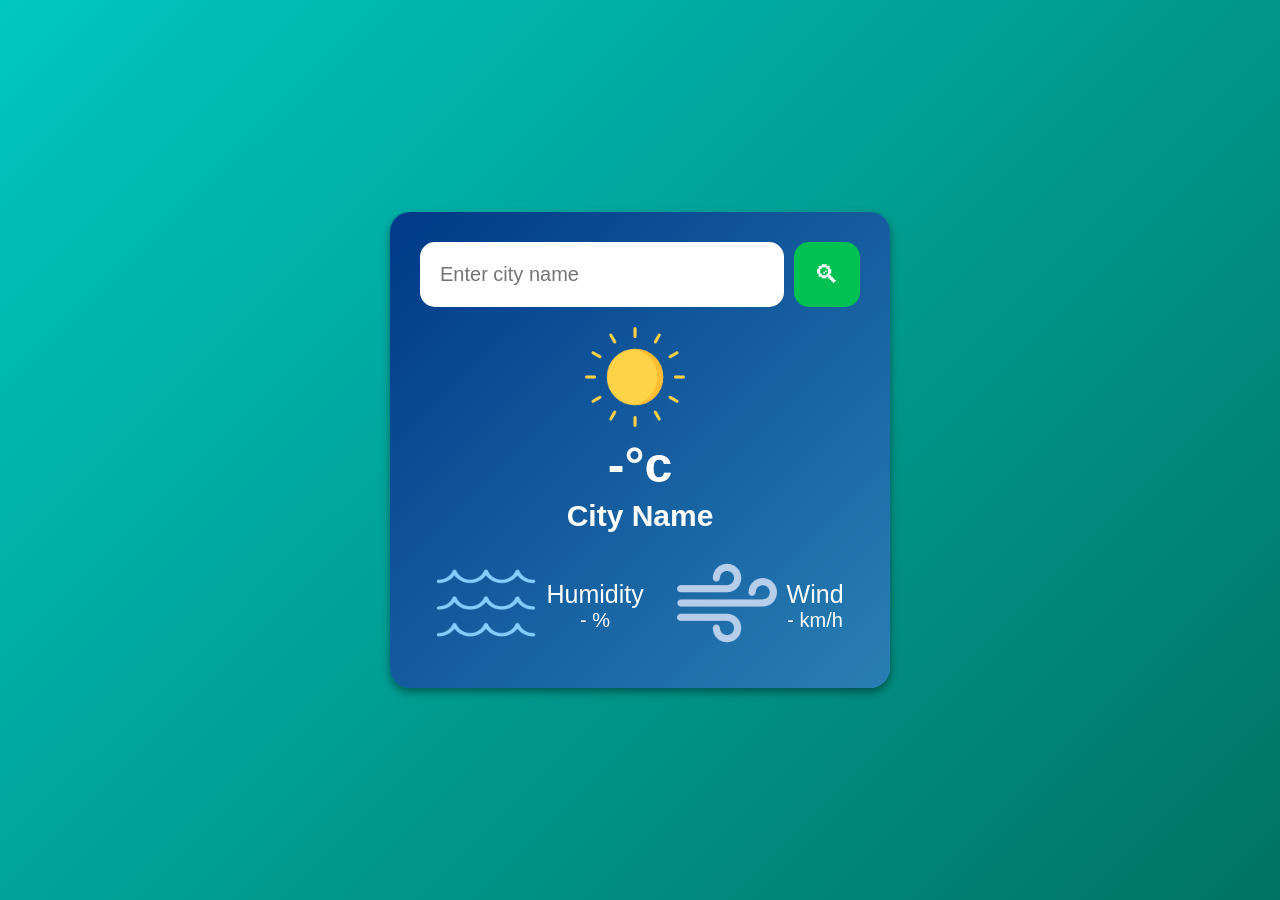
==== index.html @ 74b6efbe "Rename WeatherApp.html to index.html" ====
<!DOCTYPE html>
<html lang="en">
<head>
    <meta charset="UTF-8">
    <meta name="viewport" content="width=device-width, initial-scale=1.0">
    <title>Weather App</title>
    <link rel="icon" href="weather-icon.png">
</head>
<link rel="stylesheet" href="WeatherApp.css">
<body>
    <div class="weather-app">
        <div class="input-section">
            <input type="text" id="input-city" placeholder="Enter city name">
            <button id="search-btn">🔍︎</button>
        </div>
        <div class="weather-info">
            <div class="weather">
                <img src="/Weather-Icons/clear.png" alt="" id="weather-icon">
                <h1 id="temp">-°c</h1>
                <h3 id="city-name">City Name</h3>
            </div>
            <div class="humi-wind">
                <div class="col">
                <img src="/Weather-Icons/humidity.png" alt="">
                    <div>
                        <p class="label">Humidity</p>
                        <p id="humidity">- %</p>
                    </div>
            </div>
                <div class="col">
                <img src="/Weather-Icons/wind.png" alt="">
                    <div>
                        <p class="label">Wind</p>
                        <p id="wind">- km/h</p>
                    </div>
                </div>
            </div>
        </div>
    </div>
    <script src="WeatherApp.js"></script>
</body>
</html>
---- WeatherApp.css ----
*{
    margin: 0;
    padding: 0;
    box-sizing: border-box;
}
body{
    font-family: Arial, sans-serif;
    display: flex;
    justify-content: center;
    align-items: center;
    height: 100vh;
    background: linear-gradient(135deg, #00c7c0, #007364);
}
.weather-app{
    color: #fff;
    background: linear-gradient(135deg, #003988, #297fb4);
    padding: 30px;
    border-radius: 20px;
    box-shadow: 0 4px 8px rgba(0, 0, 0, 0.41);
    width: 500px;
    text-align: center;
}
.input-section{
    display: flex;
    justify-content: center;
    gap: 10px;
    margin-bottom: 20px;
}
.input-section input{
    flex: 7;
    font-size: 20px;
    padding: 20px;
    border: none;
    border-radius: 15px;
    width: 70%;
    Height: 65px;
}
.input-section input:hover{
    outline: none;
    box-shadow: 0 0 15px #ffffff;
}
.input-section input:focus{
    outline: none;
}
.input-section button{
    font-size: 25px;
    flex: 1;
    padding: 10px;
    border: none;
    border-radius: 15px;
    background-color: #00c151;
    color: #fff;
    cursor: pointer;
}
.input-section button:hover{
    box-shadow: 0 0 15px #00c14d;
}
button:focus{
    background-color: #00c151;
}
button:active{
    background-color: #00a140;
}
img{
    width: 100px;
    height: 100px;
    margin-right: 10px;
    margin-bottom: 5px;
    transition: transform 0.1s ease;
}
img:hover{
    transform: scale(1.08);
}
h1{
    font-size: 50px;
    margin-bottom: 5px;
}
h3
{
    font-size: 30px;
    margin-bottom: 20px;
}
p{
    font-size: 20px;
}
.label{
    font-size: 25px;
}
.humi-wind{
    display: flex;
    justify-content: space-around;
    margin-top: 20px;
}
.col{
    display: flex;
    justify-content: center;
    align-items: center;
}
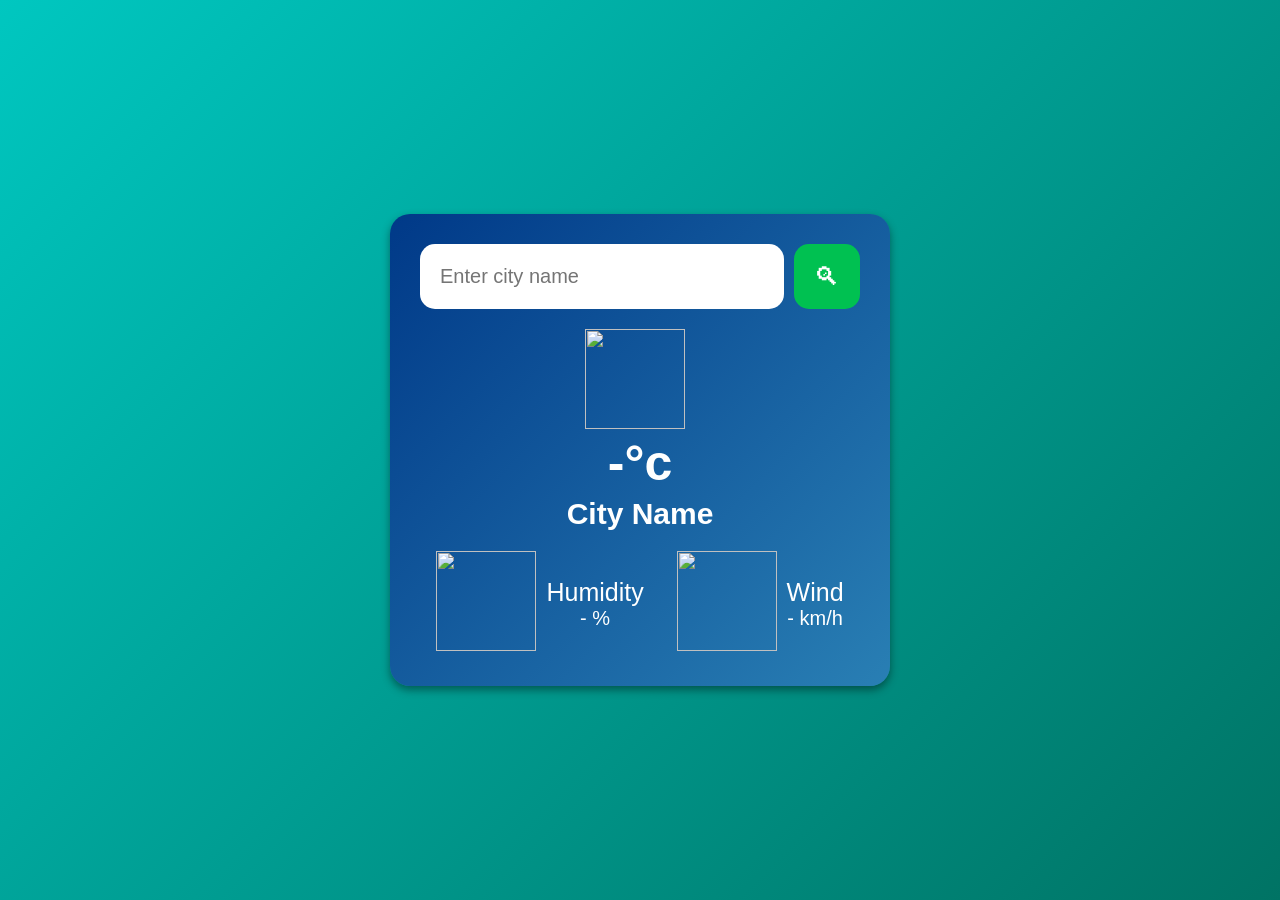
==== commit d67bbcca: "Update index.html" ====
--- a/index.html
+++ b/index.html
@@ -4,7 +4,7 @@
     <meta charset="UTF-8">
     <meta name="viewport" content="width=device-width, initial-scale=1.0">
     <title>Weather App</title>
-    <link rel="icon" href="weather-icon.png">
+    <link rel="icon" href="Weather-App/Weather-Icons/weather-icon.png">
 </head>
 <link rel="stylesheet" href="WeatherApp.css">
 <body>
@@ -15,20 +15,20 @@
         </div>
         <div class="weather-info">
             <div class="weather">
-                <img src="/Weather-Icons/clear.png" alt="" id="weather-icon">
+                <img src="Weather-App/Weather-Icons/clear.png" alt="" id="weather-icon">
                 <h1 id="temp">-°c</h1>
                 <h3 id="city-name">City Name</h3>
             </div>
             <div class="humi-wind">
                 <div class="col">
-                <img src="/Weather-Icons/humidity.png" alt="">
+                <img src="Weather-App/Weather-Icons/humidity.png" alt="">
                     <div>
                         <p class="label">Humidity</p>
                         <p id="humidity">- %</p>
                     </div>
             </div>
                 <div class="col">
-                <img src="/Weather-Icons/wind.png" alt="">
+                <img src="Weather-App/Weather-Icons/wind.png" alt="">
                     <div>
                         <p class="label">Wind</p>
                         <p id="wind">- km/h</p>
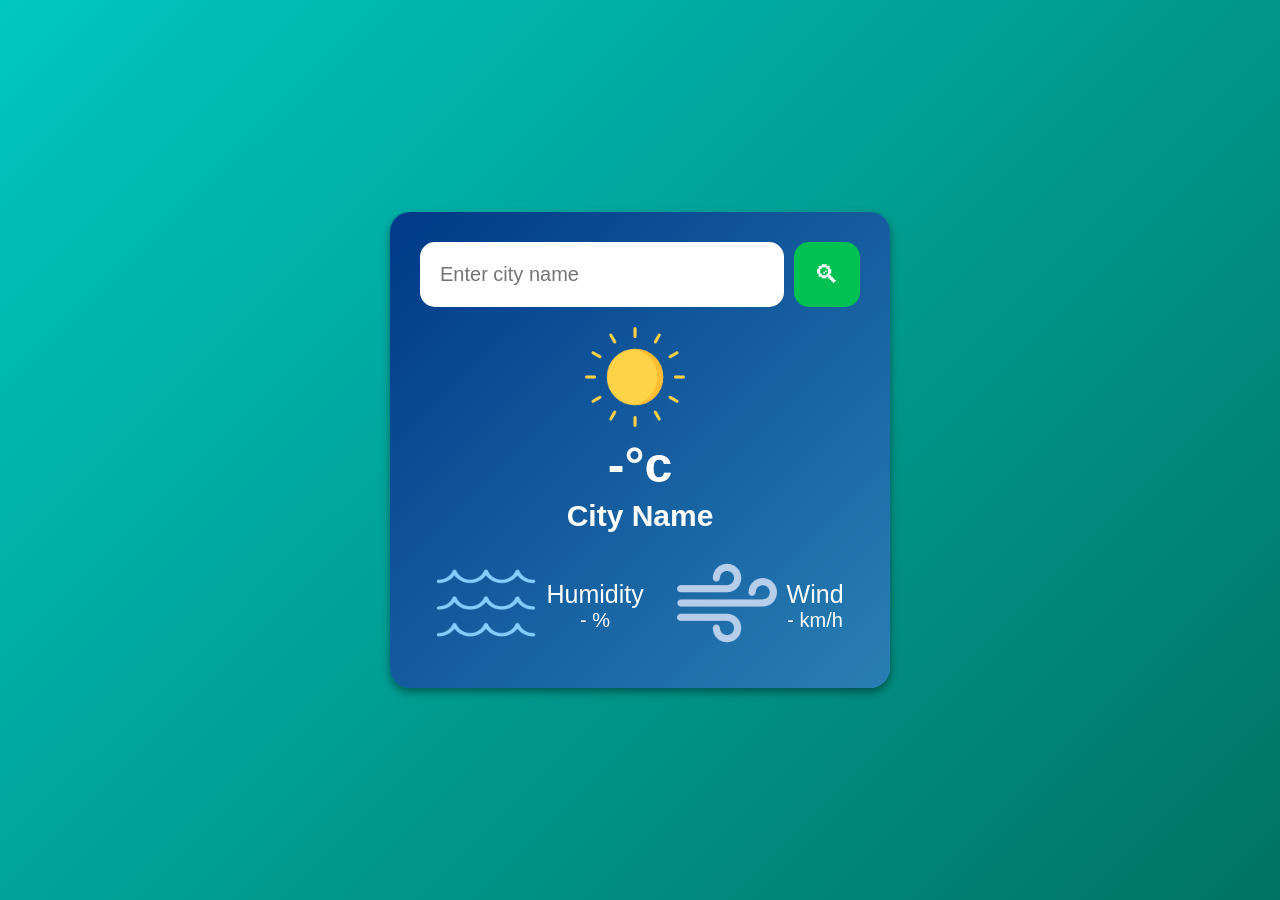
==== commit 50d6a5c5: "Update index.html" ====
--- a/index.html
+++ b/index.html
@@ -4,7 +4,7 @@
     <meta charset="UTF-8">
     <meta name="viewport" content="width=device-width, initial-scale=1.0">
     <title>Weather App</title>
-    <link rel="icon" href="Weather-App/Weather-Icons/weather-icon.png">
+    <link rel="icon" href="weather-icon.png">
 </head>
 <link rel="stylesheet" href="WeatherApp.css">
 <body>
@@ -15,20 +15,20 @@
         </div>
         <div class="weather-info">
             <div class="weather">
-                <img src="Weather-App/Weather-Icons/clear.png" alt="" id="weather-icon">
+                <img src="clear.png" alt="" id="weather-icon">
                 <h1 id="temp">-°c</h1>
                 <h3 id="city-name">City Name</h3>
             </div>
             <div class="humi-wind">
                 <div class="col">
-                <img src="Weather-App/Weather-Icons/humidity.png" alt="">
+                <img src="humidity.png" alt="">
                     <div>
                         <p class="label">Humidity</p>
                         <p id="humidity">- %</p>
                     </div>
             </div>
                 <div class="col">
-                <img src="Weather-App/Weather-Icons/wind.png" alt="">
+                <img src="wind.png" alt="">
                     <div>
                         <p class="label">Wind</p>
                         <p id="wind">- km/h</p>
